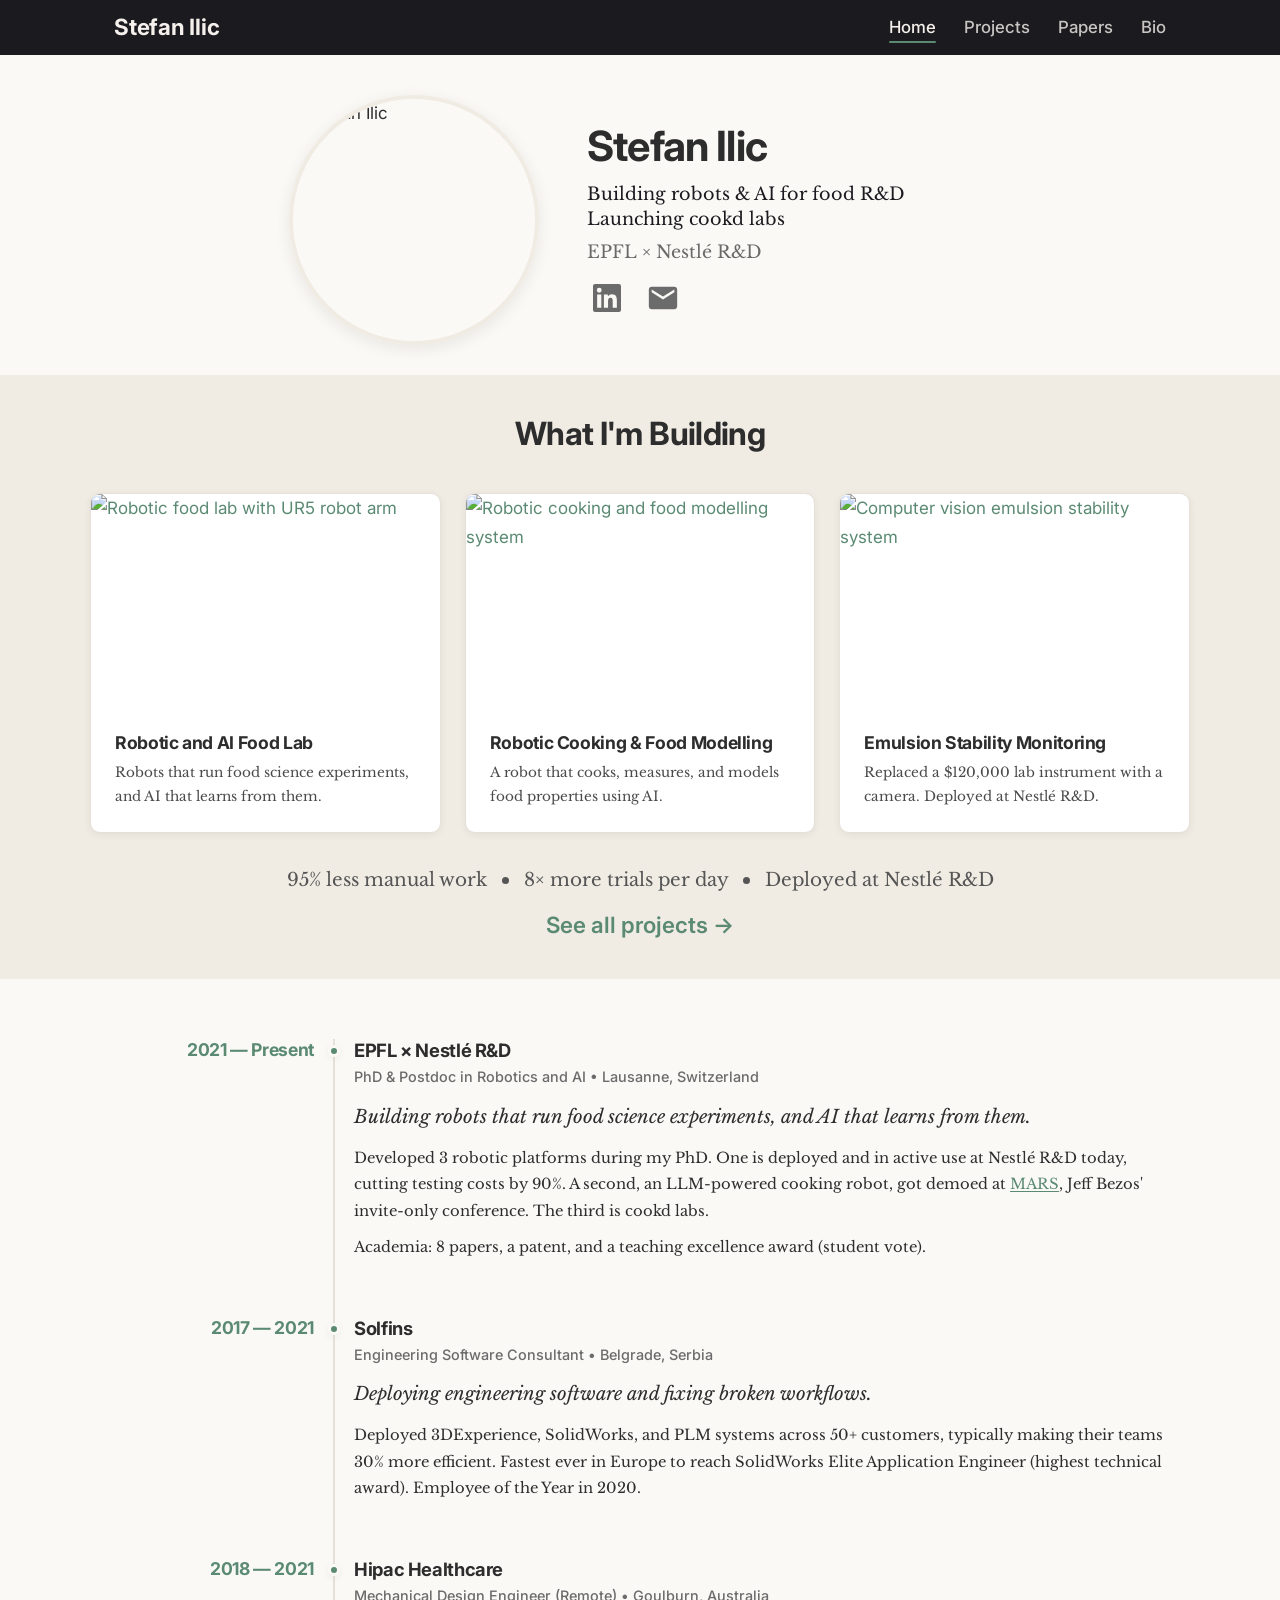
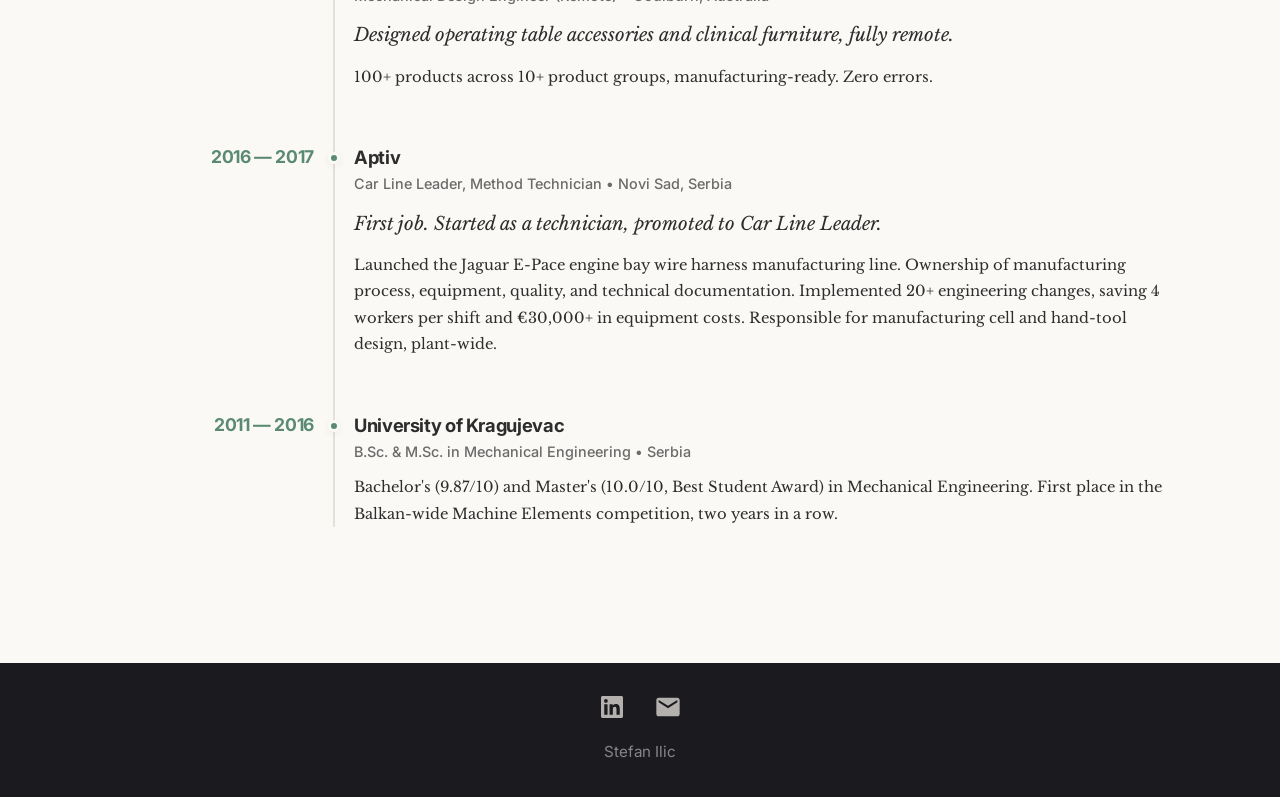
==== index.html @ 46064a09 "Add files via upload" ====
<!DOCTYPE html>
<html lang="en">
<head>
  <meta charset="UTF-8">
  <meta name="viewport" content="width=device-width, initial-scale=1.0">
  <title>Stefan Ilic</title>
  <meta name="description" content="Stefan Ilic — PhD & Postdoc in Robotics at EPFL, building robotic food labs with Nestlé R&D. Previously mechanical engineer, CAD consultant, and manufacturing line leader.">
  <meta property="og:title" content="Stefan Ilic — Robotics Researcher">
  <meta property="og:description" content="Teaching robots to cook. PhD & Postdoc at EPFL × Nestlé R&D.">
  <meta property="og:type" content="website">
  <link rel="icon" href="favicon.svg" type="image/svg+xml">
  <link rel="preconnect" href="https://fonts.googleapis.com">
  <link rel="preconnect" href="https://fonts.gstatic.com" crossorigin>
  <link href="https://fonts.googleapis.com/css2?family=Inter:wght@400;500;600;700&family=Libre+Baskerville:ital,wght@0,400;0,700;1,400&display=swap" rel="stylesheet">
  <link rel="stylesheet" href="styles.css">
</head>
<body>

  <!-- Navbar -->
  <nav class="navbar" role="navigation" aria-label="Main navigation">
    <div class="navbar-inner">
      <a href="index.html" class="navbar-brand">Stefan Ilic</a>
      <button class="hamburger" aria-label="Toggle navigation menu" aria-expanded="false">
        <span></span><span></span><span></span>
      </button>
      <ul class="navbar-links">
        <li><a href="index.html" class="active">Home</a></li>
        <li><a href="projects.html">Projects</a></li>
        <li><a href="papers.html">Papers</a></li>
        <li><a href="bio.html">Bio</a></li>
      </ul>
    </div>
  </nav>

  <main>
    <!-- Hero -->
    <section class="hero">
      <div class="hero-inner">
        <img src="images/profile.jpg" alt="Stefan Ilic" class="hero-photo">
        <div class="hero-text">
          <h1 class="hero-name">Stefan Ilic</h1>
          <p class="hero-tagline">Building robots &amp; AI for food R&amp;D<br>Launching cookd labs</p>
          <p class="hero-affiliation">EPFL&nbsp;&times;&nbsp;Nestl&eacute;&nbsp;R&amp;D</p>
          <div class="hero-socials">
            <a href="https://www.linkedin.com/in/stefan-ilic-ch" aria-label="LinkedIn" target="_blank" rel="noopener">
              <svg viewBox="0 0 24 24"><path d="M20.447 20.452h-3.554v-5.569c0-1.328-.027-3.037-1.852-3.037-1.853 0-2.136 1.445-2.136 2.939v5.667H9.351V9h3.414v1.561h.046c.477-.9 1.637-1.85 3.37-1.85 3.601 0 4.267 2.37 4.267 5.455v6.286zM5.337 7.433a2.062 2.062 0 01-2.063-2.065 2.064 2.064 0 112.063 2.065zm1.782 13.019H3.555V9h3.564v11.452zM22.225 0H1.771C.792 0 0 .774 0 1.729v20.542C0 23.227.792 24 1.771 24h20.451C23.2 24 24 23.227 24 22.271V1.729C24 .774 23.2 0 22.222 0h.003z"/></svg>
            </a>
            <a href="mailto:stefan.ilic@epfl.ch" aria-label="Email">
              <svg viewBox="0 0 24 24"><path d="M20 4H4c-1.1 0-2 .9-2 2v12c0 1.1.9 2 2 2h16c1.1 0 2-.9 2-2V6c0-1.1-.9-2-2-2zm0 4l-8 5-8-5V6l8 5 8-5v2z"/></svg>
            </a>
          </div>
        </div>
      </div>
    </section>

    <!-- What I'm Building -->
    <section class="building-section">
      <h2>What I'm Building</h2>
      <div class="building-grid">

        <a href="projects.html#foodlab" class="building-card">
          <img src="images/foodlab.jpg" alt="Robotic food lab with UR5 robot arm" class="building-card-img" width="1400" height="875" loading="lazy">
          <h3>Robotic and AI Food Lab</h3>
          <p>Robots that run food science experiments, and AI that learns from them.</p>
        </a>

        <a href="projects.html#cooking" class="building-card">
          <img src="images/cooking.jpg" alt="Robotic cooking and food modelling system" class="building-card-img" width="1400" height="875" loading="lazy">
          <h3>Robotic Cooking &amp; Food Modelling</h3>
          <p>A robot that cooks, measures, and models food properties using AI.</p>
        </a>

        <a href="projects.html#emulsion" class="building-card">
          <img src="images/cv_stability.jpg" alt="Computer vision emulsion stability system" class="building-card-img" width="1400" height="875" loading="lazy">
          <h3>Emulsion Stability Monitoring</h3>
          <p>Replaced a $120,000 lab instrument with a camera. Deployed at Nestl&eacute; R&amp;D.</p>
        </a>

      </div>
      <p class="building-stats">95% less manual work &nbsp;&nbsp;<span class="stats-dot"></span>&nbsp;&nbsp; 8&times; more trials per day &nbsp;&nbsp;<span class="stats-dot"></span>&nbsp;&nbsp; Deployed at Nestl&eacute; R&amp;D</p>
      <p class="building-more"><a href="projects.html">See all projects &rarr;</a></p>
    </section>

    <!-- Timeline -->
    <section class="timeline-section">
      <div class="timeline container">

        <div class="timeline-entry">
          <span class="timeline-year">2021 &mdash; Present</span>
          <div class="timeline-marker"></div>
          <div class="timeline-content">
            <h3 class="timeline-title">EPFL &times; Nestl&eacute; R&amp;D</h3>
            <p class="timeline-subtitle">PhD &amp; Postdoc in Robotics and AI &bull; Lausanne, Switzerland</p>
            <p class="timeline-text timeline-lead">
              Building robots that run food science experiments, and AI that learns from them.
            </p>
            <p class="timeline-text">
              Developed 3 robotic platforms during my PhD. One is deployed and in active use at Nestl&eacute; R&amp;D today, cutting testing costs by 90%. A second, an LLM-powered cooking robot, got demoed at <a href="https://marsconference.com/" target="_blank" rel="noopener">MARS</a>, Jeff Bezos' invite-only conference. The third is cookd labs.
            </p>
            <p class="timeline-text">
              Academia: 8 papers, a patent, and a teaching excellence award (student vote).
            </p>
          </div>
        </div>

        <div class="timeline-entry">
          <span class="timeline-year">2017 &mdash; 2021</span>
          <div class="timeline-marker"></div>
          <div class="timeline-content">
            <h3 class="timeline-title">Solfins</h3>
            <p class="timeline-subtitle">Engineering Software Consultant &bull; Belgrade, Serbia</p>
            <p class="timeline-text timeline-lead">
              Deploying engineering software and fixing broken workflows.
            </p>
            <p class="timeline-text">
              Deployed 3DExperience, SolidWorks, and PLM systems across 50+ customers, typically making their teams 30% more efficient. Fastest ever in Europe to reach SolidWorks Elite Application Engineer (highest technical award). Employee of the Year in 2020.
            </p>
          </div>
        </div>

        <div class="timeline-entry">
          <span class="timeline-year">2018 &mdash; 2021</span>
          <div class="timeline-marker"></div>
          <div class="timeline-content">
            <h3 class="timeline-title">Hipac Healthcare</h3>
            <p class="timeline-subtitle">Mechanical Design Engineer (Remote) &bull; Goulburn, Australia</p>
            <p class="timeline-text timeline-lead">
              Designed operating table accessories and clinical furniture, fully remote.
            </p>
            <p class="timeline-text">
              100+ products across 10+ product groups, manufacturing-ready. Zero errors.
            </p>
          </div>
        </div>

        <div class="timeline-entry">
          <span class="timeline-year">2016 &mdash; 2017</span>
          <div class="timeline-marker"></div>
          <div class="timeline-content">
            <h3 class="timeline-title">Aptiv</h3>
            <p class="timeline-subtitle">Car Line Leader, Method Technician &bull; Novi Sad, Serbia</p>
            <p class="timeline-text timeline-lead">
              First job. Started as a technician, promoted to Car Line Leader.
            </p>
            <p class="timeline-text">
              Launched the Jaguar E-Pace engine bay wire harness manufacturing line. Ownership of manufacturing process, equipment, quality, and technical documentation. Implemented 20+ engineering changes, saving 4 workers per shift and &euro;30,000+ in equipment costs. Responsible for manufacturing cell and hand-tool design, plant-wide.
            </p>
          </div>
        </div>

        <div class="timeline-entry">
          <span class="timeline-year">2011 &mdash; 2016</span>
          <div class="timeline-marker"></div>
          <div class="timeline-content">
            <h3 class="timeline-title">University of Kragujevac</h3>
            <p class="timeline-subtitle">B.Sc. &amp; M.Sc. in Mechanical Engineering &bull; Serbia</p>
            <p class="timeline-text">
              Bachelor's (9.87/10) and Master's (10.0/10, Best Student Award) in Mechanical Engineering. First place in the Balkan-wide Machine Elements competition, two years in a row.
            </p>
          </div>
        </div>

      </div>
    </section>

  </main>

  <!-- Footer -->
  <footer class="footer">
    <div class="footer-socials">
      <a href="https://www.linkedin.com/in/stefan-ilic-ch" aria-label="LinkedIn" target="_blank" rel="noopener">
        <svg viewBox="0 0 24 24"><path d="M20.447 20.452h-3.554v-5.569c0-1.328-.027-3.037-1.852-3.037-1.853 0-2.136 1.445-2.136 2.939v5.667H9.351V9h3.414v1.561h.046c.477-.9 1.637-1.85 3.37-1.85 3.601 0 4.267 2.37 4.267 5.455v6.286zM5.337 7.433a2.062 2.062 0 01-2.063-2.065 2.064 2.064 0 112.063 2.065zm1.782 13.019H3.555V9h3.564v11.452zM22.225 0H1.771C.792 0 0 .774 0 1.729v20.542C0 23.227.792 24 1.771 24h20.451C23.2 24 24 23.227 24 22.271V1.729C24 .774 23.2 0 22.222 0h.003z"/></svg>
      </a>
      <a href="mailto:stefan.ilic@epfl.ch" aria-label="Email">
        <svg viewBox="0 0 24 24"><path d="M20 4H4c-1.1 0-2 .9-2 2v12c0 1.1.9 2 2 2h16c1.1 0 2-.9 2-2V6c0-1.1-.9-2-2-2zm0 4l-8 5-8-5V6l8 5 8-5v2z"/></svg>
      </a>
    </div>
    <p class="footer-copy">Stefan Ilic</p>
  </footer>

  <script src="script.js"></script>
</body>
</html>
---- styles.css ----
/* ============================================
   Stefan Ilic — Personal Website
   ============================================ */

/* --- CSS Reset & Variables --- */
*, *::before, *::after {
  margin: 0;
  padding: 0;
  box-sizing: border-box;
}

:root {
  --bg-primary: #FAF9F6;
  --bg-secondary: #F0EBE3;
  --bg-dark: #2C2C34;
  --text-primary: #2D2D2D;
  --text-secondary: #6B6B6B;
  --text-on-dark: #F5F0EB;
  --accent: #5B8A72;
  --accent-hover: #4A7360;
  --shadow-sm: 0 2px 8px rgba(0,0,0,0.06);
  --shadow-md: 0 4px 16px rgba(0,0,0,0.08);
  --border: #E5E0D8;
  --radius: 10px;
  --nav-height: 55px;
}

html {
  scroll-behavior: smooth;
}

body {
  font-family: 'Inter', 'Helvetica Neue', sans-serif;
  font-size: 17px;
  line-height: 1.7;
  color: var(--text-primary);
  background: var(--bg-primary);
  -webkit-font-smoothing: antialiased;
  min-height: 100vh;
  display: flex;
  flex-direction: column;
}

h1, h2, h3, h4, h5, h6 {
  font-family: 'Inter', 'Helvetica Neue', sans-serif;
  letter-spacing: -0.02em;
  line-height: 1.2;
}

a {
  color: var(--accent);
  text-decoration: none;
  transition: color 0.2s ease;
}

a:hover {
  color: var(--accent-hover);
}

img {
  max-width: 100%;
  height: auto;
}

/* --- Navbar --- */
.navbar {
  position: fixed;
  top: 0;
  left: 0;
  right: 0;
  height: var(--nav-height);
  background: #1a1a1f;
  z-index: 1000;
  transition: box-shadow 0.3s ease;
  display: flex;
  align-items: center;
  justify-content: center;
}

.navbar.scrolled {
  box-shadow: 0 2px 20px rgba(0,0,0,0.15);
}

.navbar-inner {
  width: 100%;
  max-width: 1100px;
  padding: 0 24px;
  display: flex;
  align-items: center;
  justify-content: space-between;
}

.navbar-brand {
  font-size: 1.4rem;
  font-weight: 700;
  color: var(--text-on-dark);
  text-decoration: none;
  letter-spacing: -0.01em;
}

.navbar-brand:hover {
  color: #fff;
}

.navbar-links {
  display: flex;
  gap: 28px;
  list-style: none;
}

.navbar-links a {
  font-size: 1.05rem;
  font-weight: 500;
  color: var(--text-on-dark);
  text-decoration: none;
  padding: 4px 0;
  position: relative;
  opacity: 0.8;
  transition: opacity 0.2s ease;
}

.navbar-links a:hover,
.navbar-links a.active {
  opacity: 1;
}

.navbar-links a.active::after {
  content: '';
  position: absolute;
  bottom: -2px;
  left: 0;
  right: 0;
  height: 2px;
  background: var(--accent);
  border-radius: 1px;
}

.hamburger {
  display: none;
  flex-direction: column;
  gap: 5px;
  cursor: pointer;
  background: none;
  border: none;
  padding: 4px;
}

.hamburger span {
  display: block;
  width: 24px;
  height: 2px;
  background: var(--text-on-dark);
  border-radius: 2px;
  transition: transform 0.3s ease, opacity 0.3s ease;
}

.hamburger.open span:nth-child(1) {
  transform: translateY(7px) rotate(45deg);
}

.hamburger.open span:nth-child(2) {
  opacity: 0;
}

.hamburger.open span:nth-child(3) {
  transform: translateY(-7px) rotate(-45deg);
}

/* --- Main Content --- */
main {
  margin-top: var(--nav-height);
  flex: 1;
}

.container {
  max-width: 1100px;
  margin: 0 auto;
  padding: 0 24px;
}

.container--narrow {
  max-width: 800px;
  margin: 0 auto;
  padding: 0 24px;
}

/* --- Hero Section (Karpathy-style) --- */
.hero {
  padding: 40px 24px 30px;
  max-width: 750px;
  margin: 0 auto;
}

.hero-inner {
  display: flex;
  align-items: center;
  gap: 48px;
}

.hero-photo {
  width: 250px;
  height: 250px;
  border-radius: 50%;
  object-fit: cover;
  object-position: 55% center;
  border: 4px solid var(--bg-secondary);
  box-shadow: var(--shadow-md);
  flex-shrink: 0;
}

.hero-text {
  flex: 1;
  display: flex;
  flex-direction: column;
  justify-content: center;
}

.hero-name {
  font-size: 2.6rem;
  font-weight: 700;
  margin-bottom: 10px;
  color: var(--text-primary);
}

.hero-tagline {
  font-family: 'Libre Baskerville', Georgia, serif;
  font-size: 1.1rem;
  color: #1a1a1f;
  line-height: 1.4;
  margin-bottom: 6px;
}

.hero-affiliation {
  font-family: 'Libre Baskerville', Georgia, serif;
  font-size: 1.1rem;
  color: var(--text-primary);
  line-height: 1.7;
  margin-bottom: 10px;
  opacity: 0.7;
}

.hero-socials {
  display: flex;
  gap: 16px;
  flex-wrap: wrap;
  align-items: center;
}

.hero-socials a {
  display: flex;
  align-items: center;
  justify-content: center;
  width: 40px;
  height: 40px;
  border-radius: 50%;
  color: var(--text-secondary);
  transition: all 0.2s ease;
}

.hero-socials a:hover {
  color: var(--text-primary);
  transform: translateY(-2px);
}

.hero-socials svg {
  width: 28px;
  height: 28px;
  fill: currentColor;
}

.hero-socials a:last-child svg {
  width: 34px;
  height: 34px;
}

/* --- What I'm Building --- */
.building-section {
  padding: 40px 24px 35px;
  background: var(--bg-secondary);
}

.building-section h2 {
  text-align: center;
  font-size: 2rem;
  margin-bottom: 40px;
  color: var(--text-primary);
}

.building-grid {
  display: grid;
  grid-template-columns: repeat(3, 1fr);
  gap: 24px;
  max-width: 1100px;
  margin: 0 auto;
}

.building-card {
  background: #fff;
  border-radius: var(--radius);
  overflow: hidden;
  border: 1px solid var(--border);
  box-shadow: var(--shadow-sm);
  transition: transform 0.2s ease, box-shadow 0.2s ease;
  text-decoration: none;
  display: block;
}

.building-card:hover {
  transform: translateY(-7px);
  box-shadow: var(--shadow-md);
}

.building-card-img {
  width: 100%;
  aspect-ratio: 16 / 10;
  object-fit: cover;
  display: block;
}

.building-card h3 {
  font-size: 1.1rem;
  font-weight: 700;
  color: var(--text-primary);
  margin: 20px 24px 8px;
}

.building-card p {
  font-family: 'Libre Baskerville', Georgia, serif;
  font-size: 0.85rem;
  color: #4a4a4a;
  line-height: 1.7;
  margin: 0 24px 24px;
}

.building-stats {
  text-align: center;
  font-family: 'Libre Baskerville', Georgia, serif;
  font-size: 1.15rem;
  color: #555555;
  margin-top: 32px;
  line-height: 1.6;
}

.stats-dot {
  display: inline-block;
  width: 7px;
  height: 7px;
  background: #555555;
  border-radius: 50%;
  vertical-align: middle;
}

.building-more {
  text-align: center;
  margin-top: 12px;
}

.building-more a {
  font-size: 1.40rem;
  font-weight: 600;
  color: var(--accent);
}

.building-more a:hover {
  color: var(--accent-hover);
}

/* --- Timeline --- */
.timeline-section {
  padding: 60px 24px 80px;
}

.timeline {
  position: relative;
  max-width: 1100px;
}

.timeline-entry {
  display: grid;
  grid-template-columns: 200px 20px 1fr;
  gap: 0 10px;
  padding-bottom: 56px;
  position: relative;
}

.timeline-year {
  font-size: 1.1rem;
  font-weight: 700;
  color: var(--accent);
  text-align: right;
  padding-top: 0;
  line-height: 1.3;
  letter-spacing: -0.02em;
}

.timeline-marker {
  position: relative;
  display: flex;
  justify-content: center;
}

.timeline-marker::before {
  content: '';
  position: absolute;
  top: 0;
  bottom: -56px;
  width: 2px;
  background: var(--border);
}

.timeline-entry:last-child .timeline-marker::before {
  bottom: 0;
}

.timeline-marker::after {
  content: '';
  position: relative;
  top: 6px;
  width: 12px;
  height: 12px;
  background: var(--accent);
  border: 3px solid var(--bg-primary);
  border-radius: 50%;
  box-shadow: var(--shadow-sm);
  z-index: 1;
  flex-shrink: 0;
}

.timeline-content {
  padding-top: 0;
}

.timeline-title {
  font-size: 1.15rem;
  font-weight: 700;
  margin-bottom: 4px;
  color: var(--text-primary);
}

.timeline-subtitle {
  font-size: 0.9rem;
  font-weight: 500;
  color: var(--text-secondary);
  margin-bottom: 10px;
}

.timeline-text {
  font-family: 'Libre Baskerville', Georgia, serif;
  font-size: 0.92rem;
  color: var(--text-primary);
  line-height: 1.8;
}

.timeline-lead {
  font-size: 1.15rem;
  font-style: italic;
  color: var(--text-primary);
  margin-bottom: 12px;
}

.timeline-text + .timeline-text {
  margin-top: 10px;
}

.timeline-text a {
  text-decoration: underline;
  text-decoration-color: var(--accent);
  text-underline-offset: 2px;
}

/* --- Portfolio Gallery --- */
.portfolio-section {
  padding: 80px 24px 100px;
  background: var(--bg-secondary);
  border-top: 1px solid var(--border);
}

.portfolio-header {
  text-align: center;
  max-width: 600px;
  margin: 0 auto 48px;
}

.portfolio-header h2 {
  font-size: 1.8rem;
  font-weight: 700;
  color: var(--text-primary);
  margin-bottom: 12px;
}

.portfolio-header p {
  font-size: 0.95rem;
  color: var(--text-secondary);
  line-height: 1.6;
}

.portfolio-grid {
  display: grid;
  grid-template-columns: repeat(3, 1fr);
  gap: 16px;
  max-width: 1100px;
  margin: 0 auto;
}

.portfolio-item {
  position: relative;
  border-radius: var(--radius);
  overflow: hidden;
  background: var(--bg-dark);
  aspect-ratio: 4 / 3;
  cursor: pointer;
}

.portfolio-item img {
  width: 100%;
  height: 100%;
  object-fit: cover;
  display: block;
  transition: transform 0.3s ease;
}

.portfolio-item:hover img {
  transform: scale(1.05);
}

.portfolio-caption {
  position: absolute;
  bottom: 0;
  left: 0;
  right: 0;
  padding: 12px 16px;
  background: linear-gradient(transparent, rgba(0,0,0,0.7));
  color: #fff;
  font-size: 0.82rem;
  font-weight: 500;
  opacity: 0;
  transition: opacity 0.3s ease;
}

.portfolio-item:hover .portfolio-caption {
  opacity: 1;
}

/* --- Page Header (Projects / Papers) --- */
.page-header {
  text-align: center;
  padding: 60px 24px 40px;
}

.page-header h1 {
  font-size: 2.5rem;
  margin-bottom: 12px;
}

.page-header p {
  font-size: 1.05rem;
  color: var(--text-secondary);
  max-width: 550px;
  margin: 0 auto;
}

.page-header--compact {
  text-align: center;
  max-width: none;
  padding: 14px 24px 12px;
  background: var(--bg-secondary);
}

.page-header--compact > .page-header-accent {
  max-width: 800px;
  margin: 0 auto;
}

.page-header--compact h1 {
  font-size: 1.6rem;
  font-weight: 600;
  color: var(--text-secondary);
  margin-bottom: 10px;
}

.page-header--compact h1::after {
  content: '';
  display: block;
  width: 40px;
  height: 2px;
  background: var(--accent);
  margin: 10px auto 0;
  border-radius: 2px;
}

.page-header--compact p {
  font-family: 'Libre Baskerville', Georgia, serif;
  font-size: 1rem;
  line-height: 1.7;
  margin: 0;
  max-width: none;
}


/* --- Project Sections (scrollable, alternating) --- */
.project-section {
  padding: 40px 24px;
  scroll-margin-top: var(--nav-height);
}

.project-section--light {
  background: var(--bg-primary);
}

.project-section--dark {
  background: var(--bg-secondary);
}

.project-section-inner {
  max-width: 800px;
  margin: 0 auto;
}

.project-section h2 {
  font-size: 2rem;
  font-weight: 700;
  margin-bottom: 20px;
  color: var(--text-primary);
  text-align: center;
}

.project-video {
  position: relative;
  width: 100%;
  padding-bottom: 56.25%;
  margin-bottom: 20px;
  border-radius: var(--radius);
  overflow: hidden;
  box-shadow: var(--shadow-md);
  background: var(--bg-dark);
}

.project-video iframe {
  position: absolute;
  top: 0;
  left: 0;
  width: 100%;
  height: 100%;
}

.video-lazy {
  cursor: pointer;
}

.video-lazy img {
  position: absolute;
  top: 0;
  left: 0;
  width: 100%;
  height: 100%;
  object-fit: cover;
}

.video-play {
  position: absolute;
  top: 50%;
  left: 50%;
  transform: translate(-50%, -50%);
  width: 72px;
  height: 72px;
  background: url('images/yticon.png') center / contain no-repeat;
  border: none;
  cursor: pointer;
  z-index: 1;
  transition: opacity 0.2s ease;
  opacity: 0.9;
}

.video-lazy:hover .video-play {
  opacity: 1;
}

.project-desc {
  font-family: 'Libre Baskerville', Georgia, serif;
  font-size: 0.90rem;
  color: var(--text-primary);
  line-height: 1.8;
  margin-bottom: 14px;
  text-align: left;
}

.project-bullets {
  list-style: none;
  padding-left: 25px;
}

.project-bullets li {
  font-family: 'Libre Baskerville', Georgia, serif;
  font-size: 0.90rem;
  color: var(--text-primary);
  padding: 6px 0 6px 20px;
  position: relative;
  line-height: 1.7;
}

.project-bullets li::before {
  content: '';
  position: absolute;
  left: 0;
  top: 13px;
  width: 7px;
  height: 7px;
  background: var(--accent);
  border-radius: 50%;
}

/* --- Papers --- */
.papers-section {
  padding: 20px 24px 100px;
}

.papers-year-group {
  margin-bottom: 48px;
}

.papers-year {
  font-size: 1.5rem;
  font-weight: 700;
  color: var(--accent);
  margin-bottom: 0;
  padding-bottom: 10px;
  border-bottom: 2px solid var(--border);
}

.paper-entry {
  padding: 20px 0;
  border-bottom: 1px solid var(--border);
}

.paper-entry:last-child {
  border-bottom: none;
}

.paper-title {
  font-family: 'Libre Baskerville', Georgia, serif;
  font-size: 1.05rem;
  font-weight: 700;
  margin-bottom: 6px;
  line-height: 1.4;
}

.paper-title a {
  color: var(--text-primary);
}

.paper-title a:hover {
  color: var(--accent);
}

.paper-authors {
  font-size: 0.9rem;
  color: var(--text-secondary);
  margin-bottom: 4px;
}

.paper-authors strong {
  color: var(--text-primary);
}

.paper-venue {
  font-size: 0.88rem;
  color: var(--text-secondary);
  font-style: italic;
  margin-bottom: 8px;
}

.paper-links {
  display: flex;
  gap: 14px;
}

.paper-links a {
  font-size: 0.82rem;
  font-weight: 600;
  color: var(--accent);
  padding: 3px 10px;
  border: 1px solid var(--accent);
  border-radius: 4px;
  transition: all 0.2s ease;
}

.paper-links a:hover {
  background: var(--accent);
  color: #fff;
}

/* --- Bio Page --- */
.bio-section {
  padding: 10px 24px 40px;
}

.bio-intro {
  display: flex;
  gap: 40px;
  align-items: center;
  margin-bottom: 30px;
}

.bio-photo {
  width: 280px;
  border-radius: var(--radius);
  box-shadow: var(--shadow-md);
  flex-shrink: 0;
}

.bio-prose p {
  font-family: 'Libre Baskerville', Georgia, serif;
  font-size: 0.92rem;
  color: var(--text-primary);
  line-height: 1.8;
  margin-bottom: 16px;
}

.bio-prose p:last-child {
  margin-bottom: 0;
}

.bio-fun {
  border-top: 1.7px solid #aaa;
  padding-top: 30px;
}

.bio-fun h2 {
  font-size: 1.5rem;
  margin-bottom: 20px;
  color: var(--text-primary);
}

.bio-fun p {
  font-family: 'Libre Baskerville', Georgia, serif;
  font-size: 0.92rem;
  color: var(--text-primary);
  line-height: 1.8;
  margin-bottom: 16px;
}

.bio-fun p:last-child {
  margin-bottom: 0;
}

@media (max-width: 768px) {
  .bio-intro {
    flex-direction: column;
    gap: 28px;
  }

  .bio-photo {
    width: 100%;
    max-width: 300px;
  }
}

.paper-preprint {
  font-size: 0.82rem;
  font-weight: 600;
  color: var(--accent);
  margin-top: 8px;
}

.scholar-link {
  text-align: center;
  margin-top: -20px;
  margin-bottom: 40px;
}

.scholar-link a {
  font-size: 1.05rem;
  font-weight: 600;
  color: var(--accent);
  padding: 10px 24px;
  border: 2px solid var(--accent);
  border-radius: 30px;
  transition: all 0.2s ease;
  display: inline-block;
}

.scholar-link a:hover {
  background: var(--accent);
  color: #fff;
}

/* --- Footer --- */
.footer {
  background: #1a1a1f;
  padding: 24px 24px;
  text-align: center;
}

.footer-socials {
  display: flex;
  justify-content: center;
  gap: 16px;
  margin-bottom: 12px;
}

.footer-socials a {
  display: flex;
  align-items: center;
  justify-content: center;
  width: 40px;
  height: 40px;
  border-radius: 50%;
  color: var(--text-on-dark);
  opacity: 0.7;
  transition: all 0.2s ease;
}

.footer-socials a:hover {
  opacity: 1;
  color: var(--accent);
  transform: translateY(-2px);
}

.footer-socials svg {
  width: 22px;
  height: 22px;
  fill: currentColor;
}

.footer-socials a:last-child svg {
  width: 28px;
  height: 28px;
}

.footer-copy {
  font-size: 0.95rem;
  color: var(--text-on-dark);
  opacity: 0.5;
  margin-bottom: 8px;
}

.footer-tagline {
  font-size: 0.82rem;
  font-style: italic;
  color: var(--text-on-dark);
  opacity: 0.4;
}

/* --- Mobile Responsive --- */
@media (max-width: 768px) {
  .navbar-links {
    display: none;
    flex-direction: column;
    position: absolute;
    top: var(--nav-height);
    left: 0;
    right: 0;
    background: var(--bg-dark);
    padding: 16px 24px;
    gap: 12px;
    box-shadow: var(--shadow-md);
  }

  .navbar-links.open {
    display: flex;
  }

  .hamburger {
    display: flex;
  }

  .hero {
    padding: 70px 20px 50px;
  }

  .hero-inner {
    flex-direction: column;
    text-align: center;
    gap: 28px;
  }

  .hero-photo {
    width: 140px;
    height: 140px;
  }

  .hero-name {
    font-size: 2.2rem;
  }

  .hero-socials {
    justify-content: center;
  }

  /* Mobile building grid */
  .building-grid {
    grid-template-columns: 1fr;
    gap: 20px;
  }

  .building-section {
    padding: 50px 20px 60px;
  }

  /* Mobile timeline */
  .timeline-entry {
    grid-template-columns: 16px 1fr;
    gap: 0 16px;
  }

  .timeline-year {
    grid-column: 1 / -1;
    text-align: left;
    margin-bottom: 8px;
    font-size: 1rem;
  }

  .timeline-marker {
    grid-column: 1;
    grid-row: 2;
  }

  .timeline-content {
    grid-column: 2;
    grid-row: 2;
  }

  /* Project sections */
  .project-section {
    padding: 60px 20px;
  }

  .project-section h2 {
    font-size: 1.4rem;
  }

  /* Portfolio grid */
  .portfolio-grid {
    grid-template-columns: repeat(2, 1fr);
    gap: 12px;
  }

  .portfolio-section {
    padding: 60px 20px 80px;
  }

  .portfolio-caption {
    opacity: 1;
  }

  .page-header {
    padding: 60px 20px 30px;
  }

  .page-header h1 {
    font-size: 2rem;
  }

}

@media (max-width: 480px) {
  body {
    font-size: 16px;
  }

  .hero-name {
    font-size: 1.8rem;
  }

  .hero-tagline {
    font-size: 1rem;
  }
}

/* --- Print Styles (Papers) --- */
@media print {
  .navbar, .footer, .hamburger {
    display: none !important;
  }

  main {
    margin-top: 0;
  }

  .paper-entry {
    opacity: 1 !important;
    transform: none !important;
  }

  .paper-links a {
    border: none;
    padding: 0;
    color: var(--text-secondary);
  }

  .paper-links a::after {
    content: " (" attr(href) ")";
    font-size: 0.75rem;
  }
}

/* --- Focus States for Accessibility --- */
a:focus-visible,
button:focus-visible {
  outline: 2px solid var(--accent);
  outline-offset: 2px;
}

/* --- Utility --- */
.sr-only {
  position: absolute;
  width: 1px;
  height: 1px;
  padding: 0;
  margin: -1px;
  overflow: hidden;
  clip: rect(0,0,0,0);
  white-space: nowrap;
  border: 0;
}
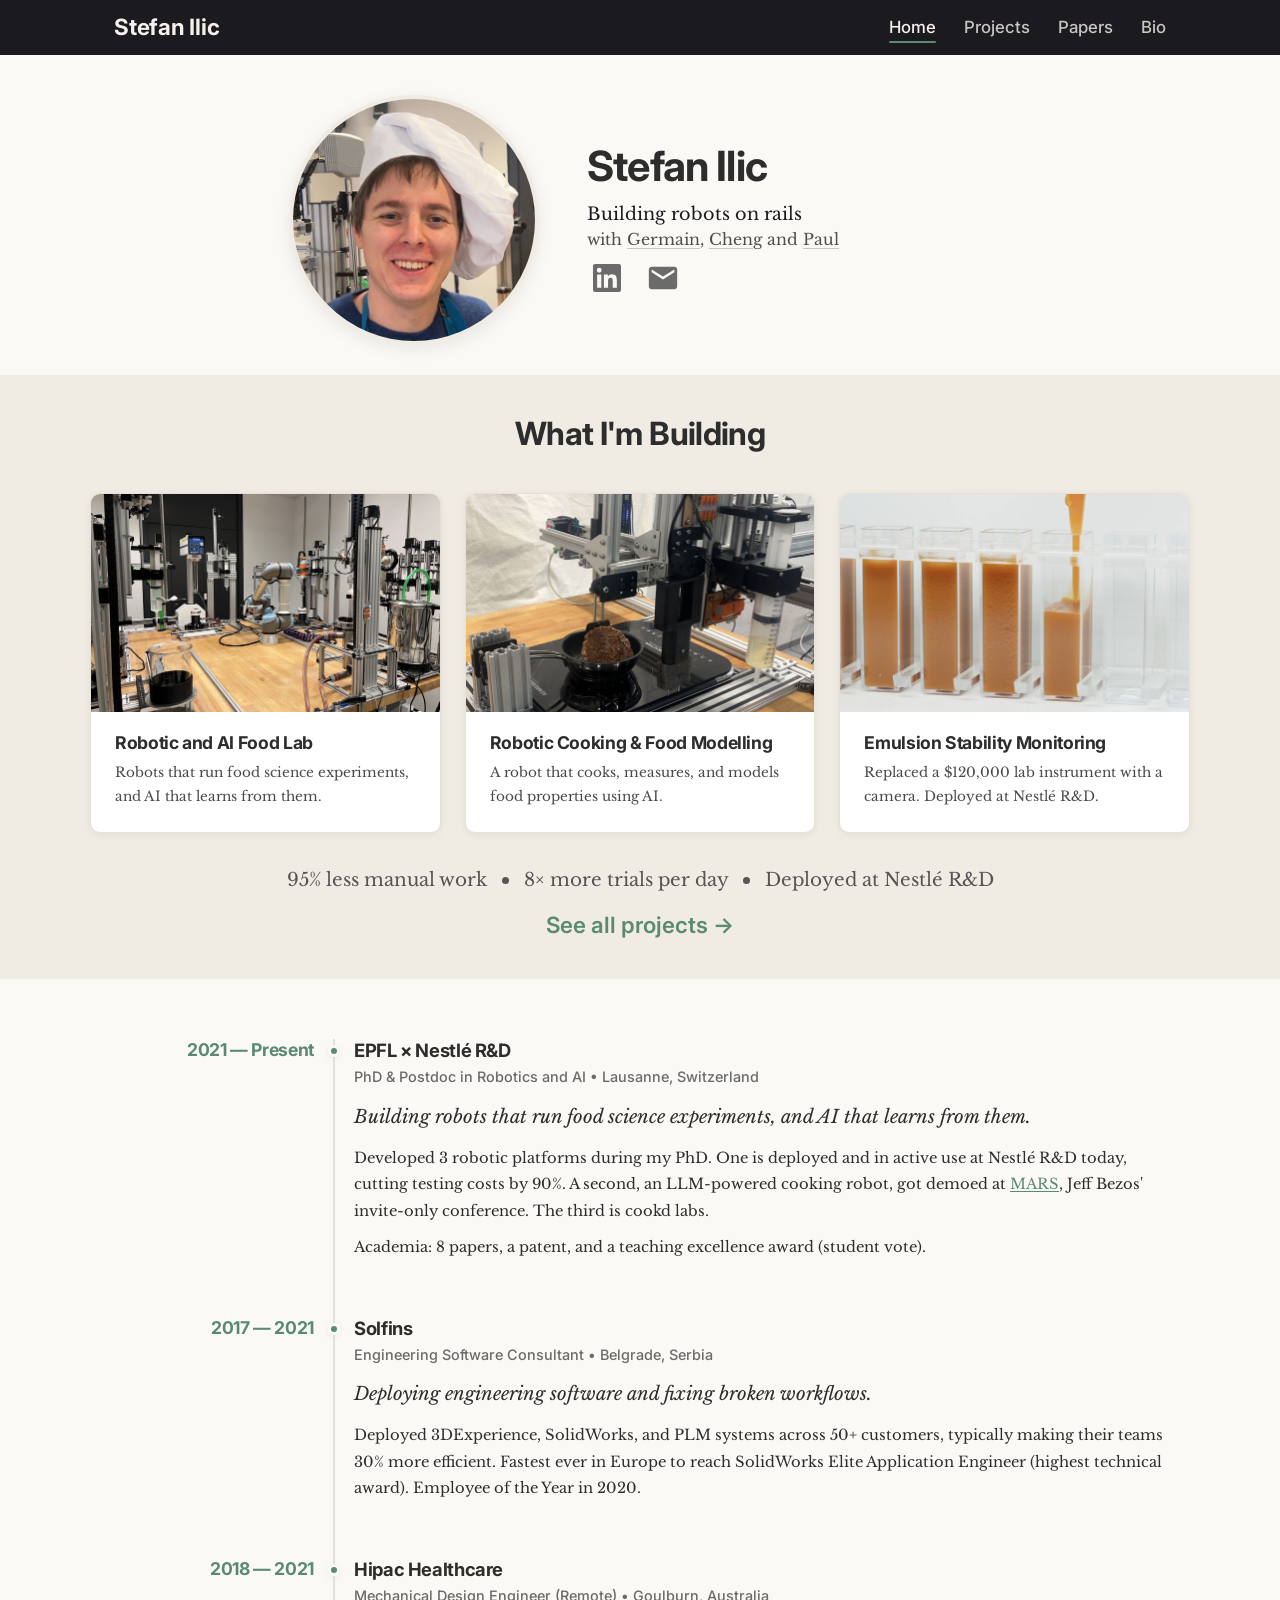
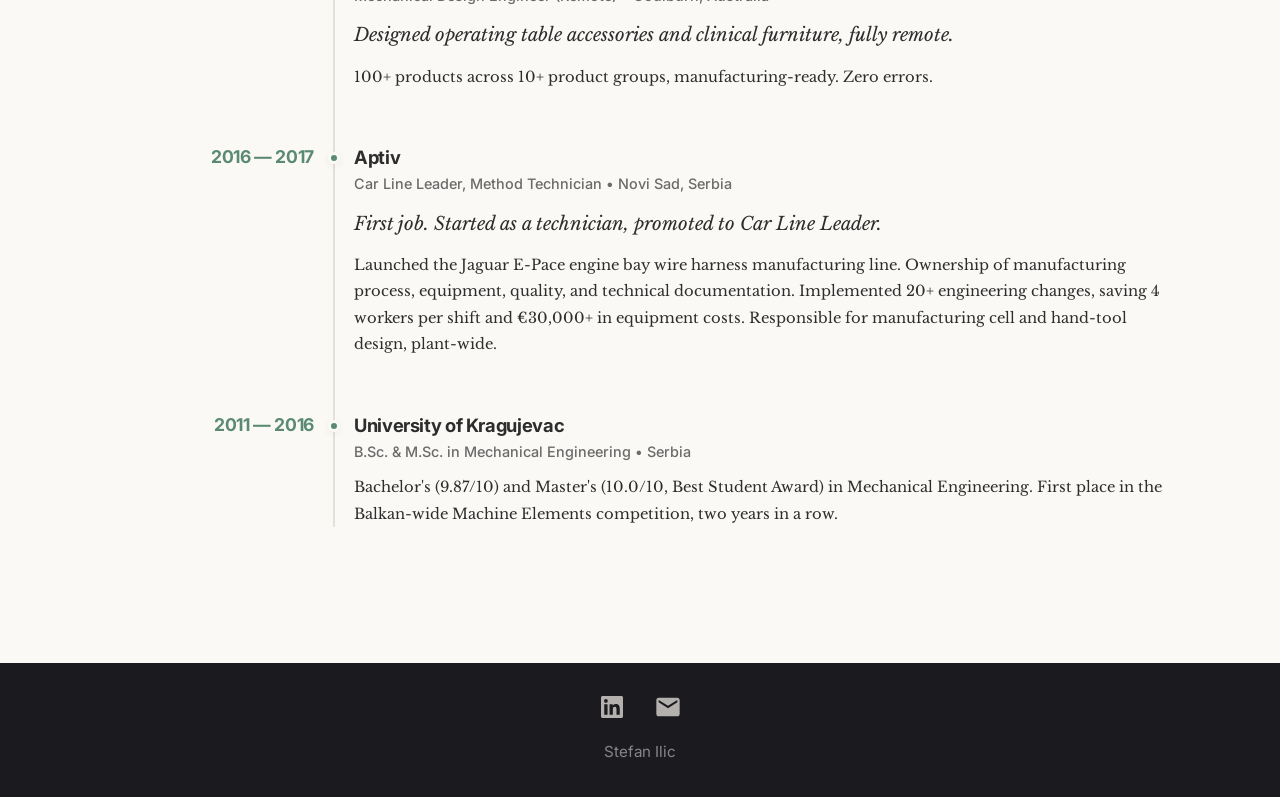
==== commit bc1a1ca2: "Update hero tagline: building robots on rails with Germain, Cheng and Paul Co-Authored-By: Claude Op" ====
--- a/index.html
+++ b/index.html
@@ -39,8 +39,7 @@
         <img src="images/profile.jpg" alt="Stefan Ilic" class="hero-photo">
         <div class="hero-text">
           <h1 class="hero-name">Stefan Ilic</h1>
-          <p class="hero-tagline">Building robots &amp; AI for food R&amp;D<br>Launching cookd labs</p>
-          <p class="hero-affiliation">EPFL&nbsp;&times;&nbsp;Nestl&eacute;&nbsp;R&amp;D</p>
+          <p class="hero-tagline">Building robots on rails<br><span class="hero-team">with <a href="https://germainmeyer.com/" target="_blank" rel="noopener">Germain</a>, <a href="https://www.linkedin.com/in/cheng-pan-360a30188/" target="_blank" rel="noopener">Cheng</a> and <a href="https://www.linkedin.com/in/hung-hon-cheng-b24233254/" target="_blank" rel="noopener">Paul</a></span></p>
           <div class="hero-socials">
             <a href="https://www.linkedin.com/in/stefan-ilic-ch" aria-label="LinkedIn" target="_blank" rel="noopener">
               <svg viewBox="0 0 24 24"><path d="M20.447 20.452h-3.554v-5.569c0-1.328-.027-3.037-1.852-3.037-1.853 0-2.136 1.445-2.136 2.939v5.667H9.351V9h3.414v1.561h.046c.477-.9 1.637-1.85 3.37-1.85 3.601 0 4.267 2.37 4.267 5.455v6.286zM5.337 7.433a2.062 2.062 0 01-2.063-2.065 2.064 2.064 0 112.063 2.065zm1.782 13.019H3.555V9h3.564v11.452zM22.225 0H1.771C.792 0 0 .774 0 1.729v20.542C0 23.227.792 24 1.771 24h20.451C23.2 24 24 23.227 24 22.271V1.729C24 .774 23.2 0 22.222 0h.003z"/></svg>
--- a/styles.css
+++ b/styles.css
@@ -230,6 +230,23 @@
   margin-bottom: 6px;
 }
 
+.hero-team {
+  font-size: 0.9em;
+  color: #4F4F4F;
+}
+
+.hero-team a {
+  color: inherit;
+  text-decoration: underline;
+  text-decoration-color: rgba(107, 107, 107, 0.35);
+  text-underline-offset: 3px;
+}
+
+.hero-team a:hover {
+  color: var(--accent);
+  text-decoration-color: var(--accent);
+}
+
 .hero-affiliation {
   font-family: 'Libre Baskerville', Georgia, serif;
   font-size: 1.1rem;
@@ -868,6 +885,15 @@
   margin-bottom: 40px;
 }
 
+.papers-note {
+  text-align: center;
+  font-style: italic;
+  font-size: 1.2rem;
+  font-weight: 600;
+  color: var(--accent);
+  margin: 0 0 40px;
+}
+
 .scholar-link a {
   font-size: 1.05rem;
   font-weight: 600;
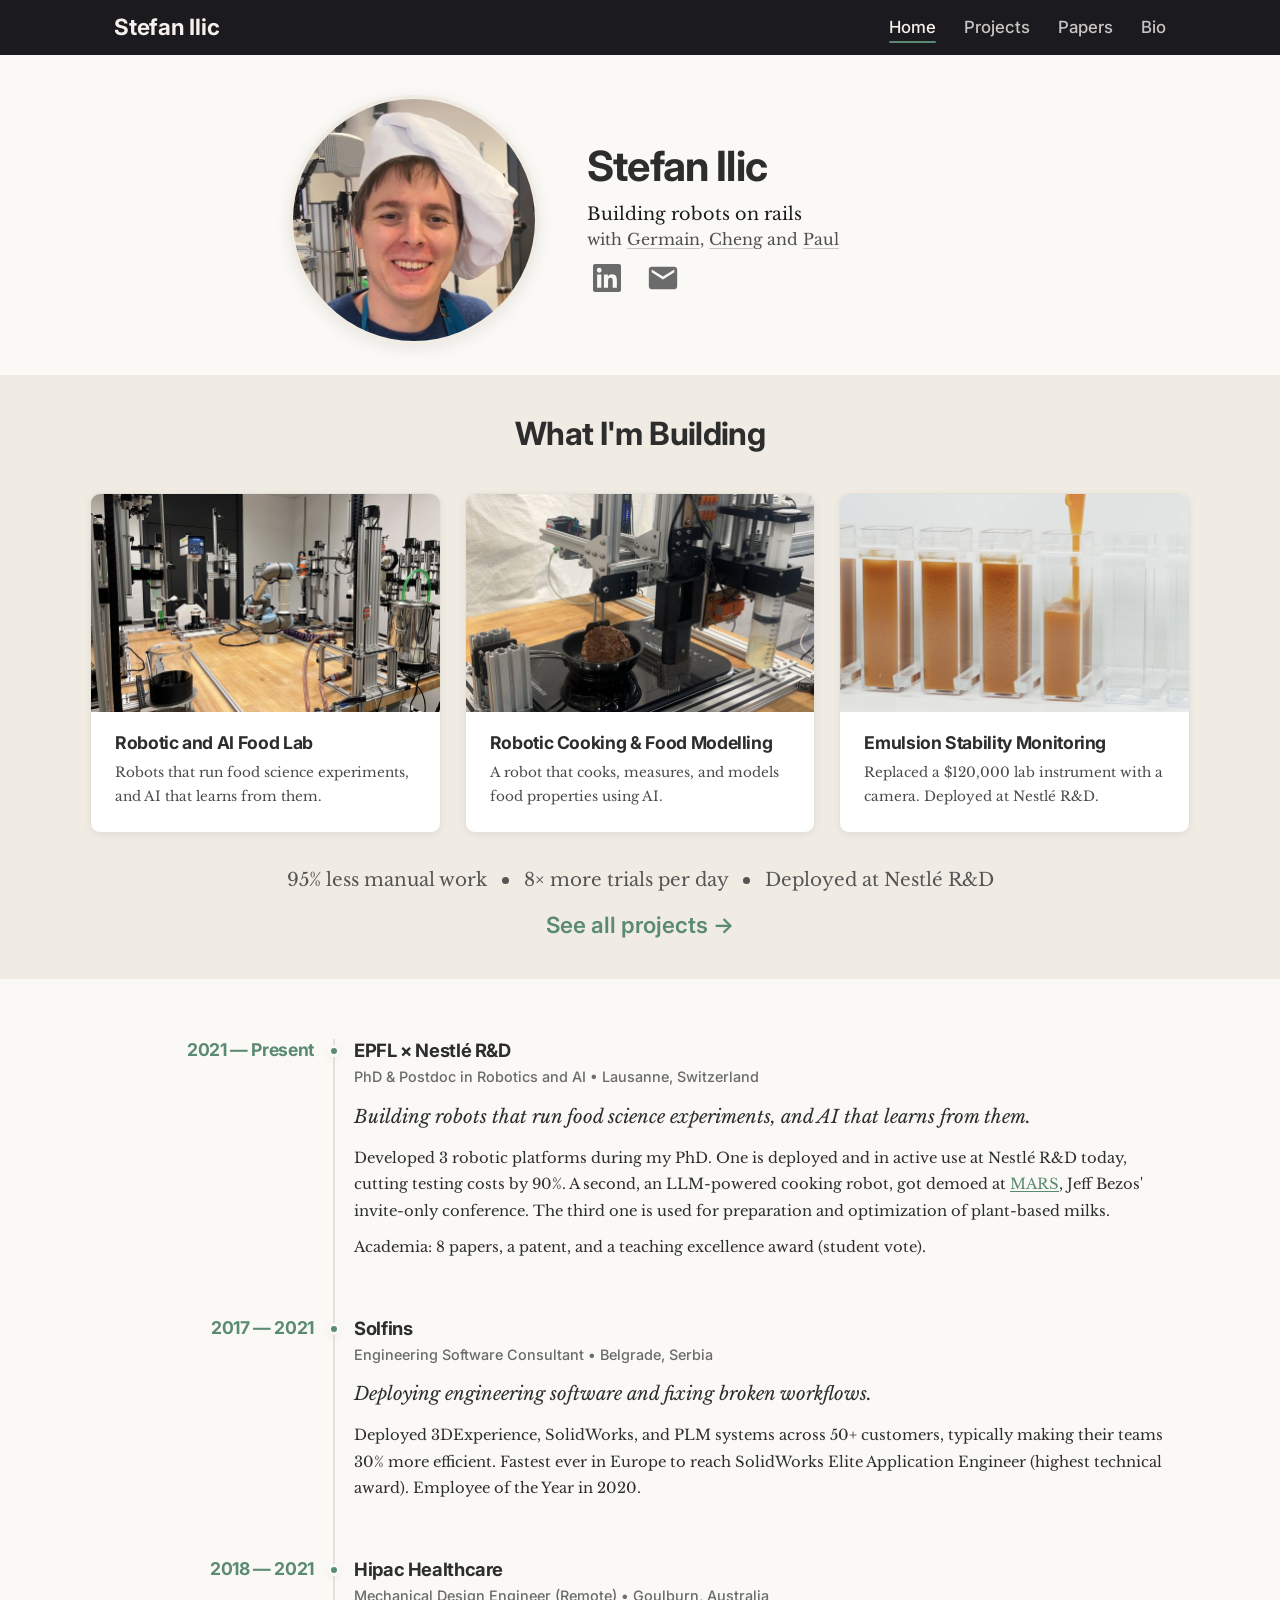
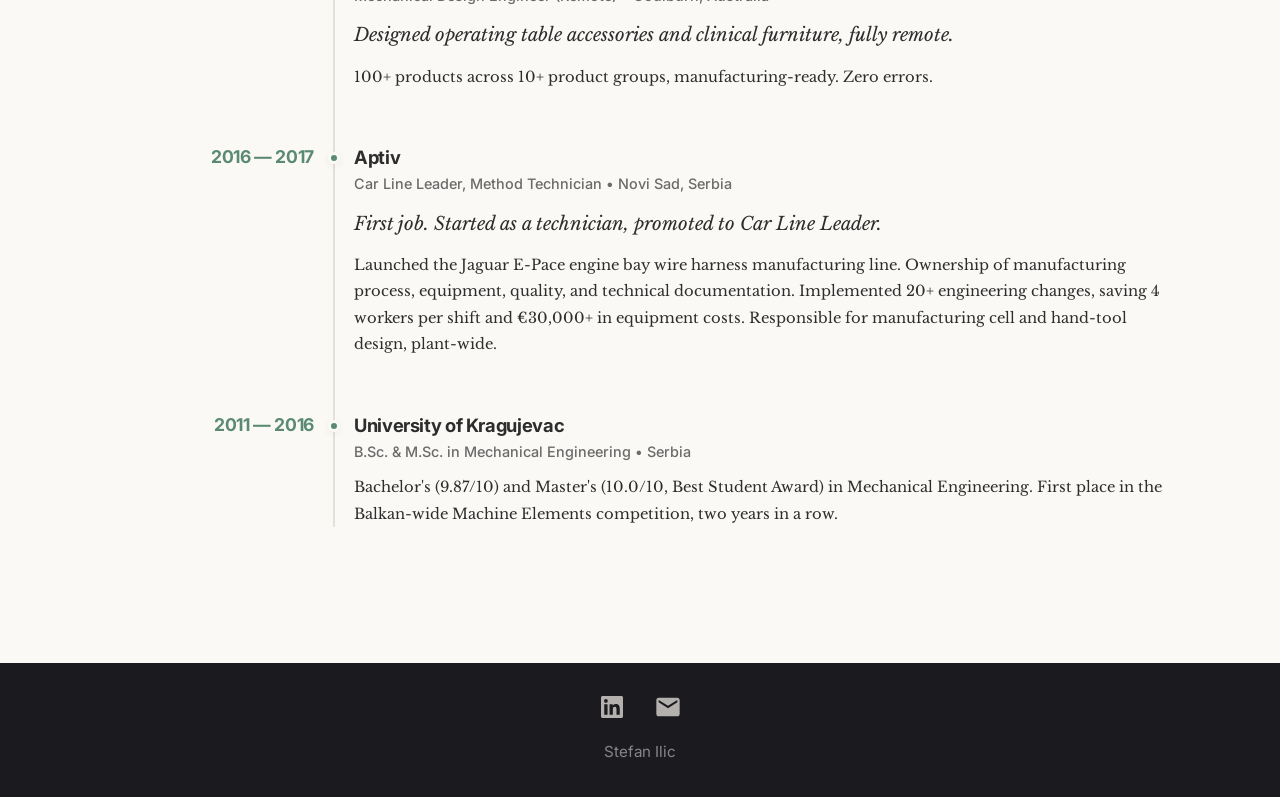
==== commit 827dbf53: "Describe third robotic platform: plant-based milk preparation and optimization Co-Authored-By: Claud" ====
--- a/index.html
+++ b/index.html
@@ -94,7 +94,7 @@
               Building robots that run food science experiments, and AI that learns from them.
             </p>
             <p class="timeline-text">
-              Developed 3 robotic platforms during my PhD. One is deployed and in active use at Nestl&eacute; R&amp;D today, cutting testing costs by 90%. A second, an LLM-powered cooking robot, got demoed at <a href="https://marsconference.com/" target="_blank" rel="noopener">MARS</a>, Jeff Bezos' invite-only conference. The third is cookd labs.
+              Developed 3 robotic platforms during my PhD. One is deployed and in active use at Nestl&eacute; R&amp;D today, cutting testing costs by 90%. A second, an LLM-powered cooking robot, got demoed at <a href="https://marsconference.com/" target="_blank" rel="noopener">MARS</a>, Jeff Bezos' invite-only conference. The third one is used for preparation and optimization of plant-based milks.
             </p>
             <p class="timeline-text">
               Academia: 8 papers, a patent, and a teaching excellence award (student vote).
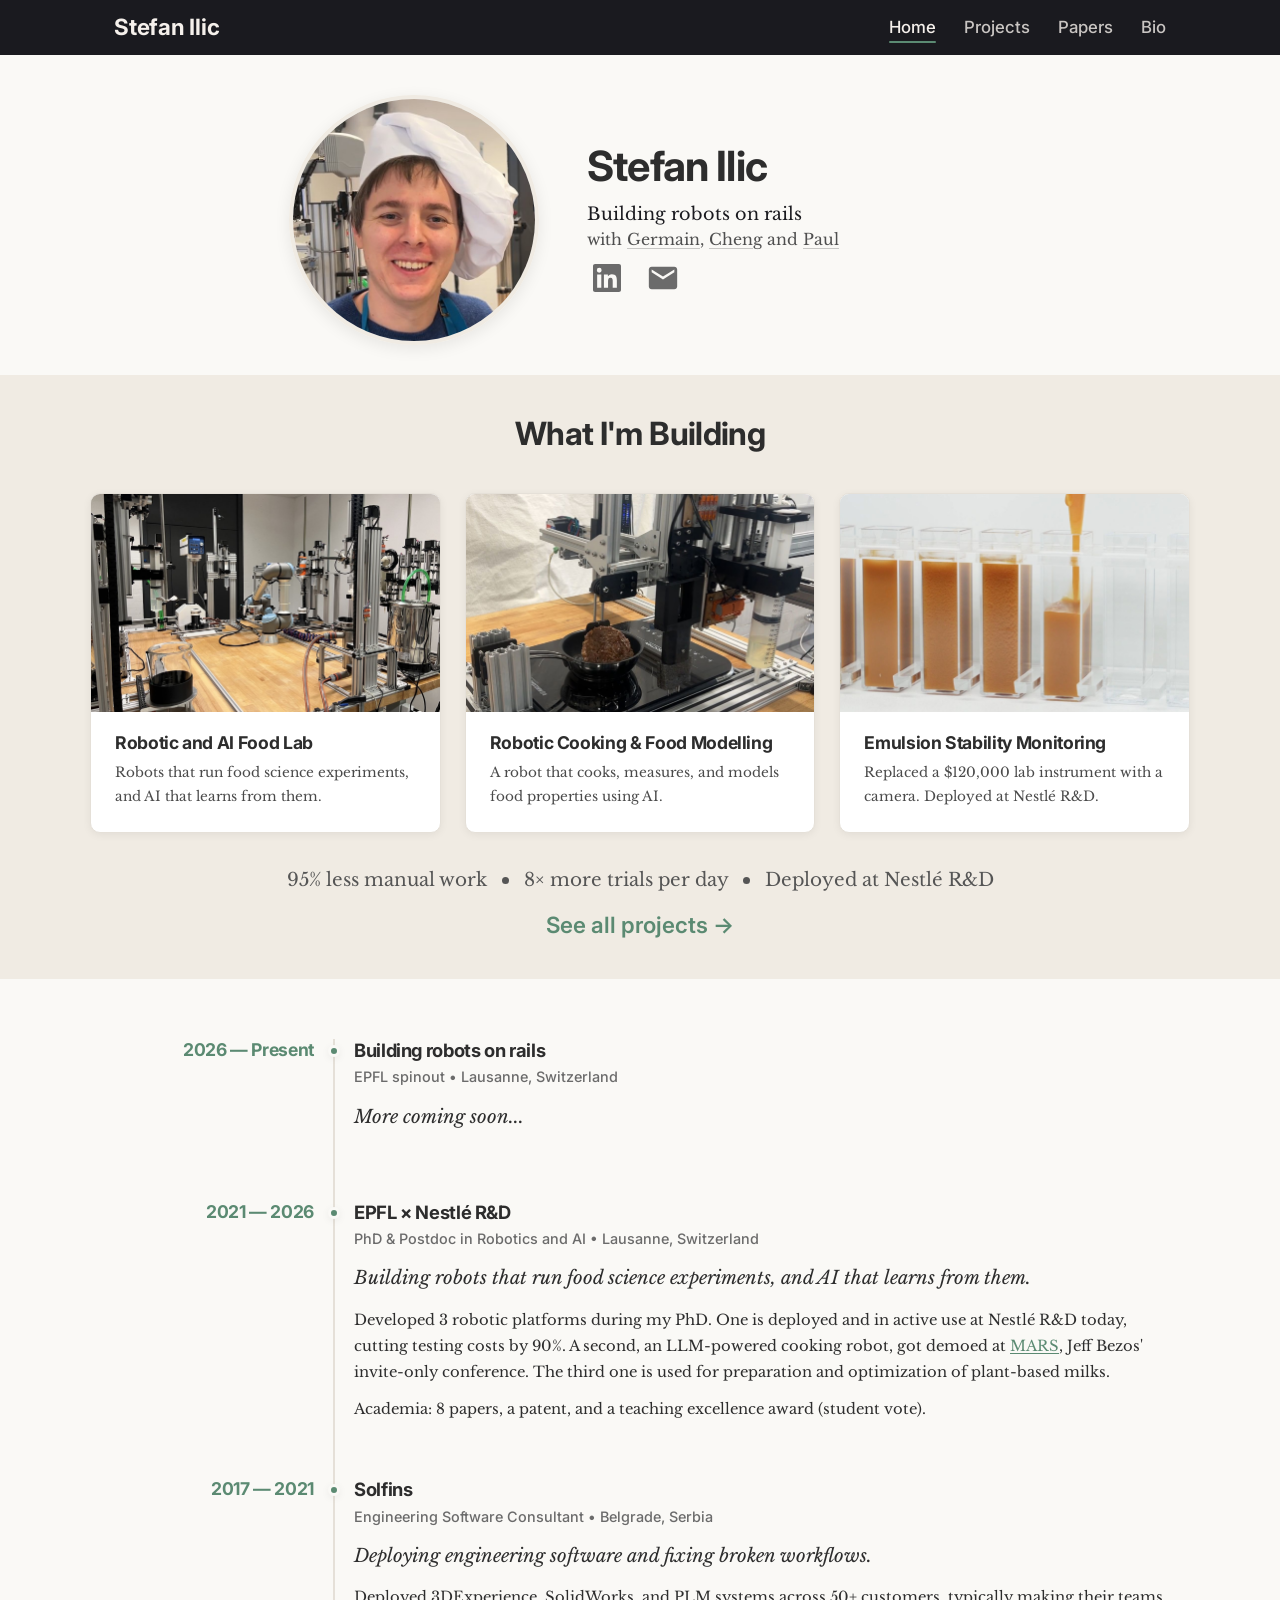
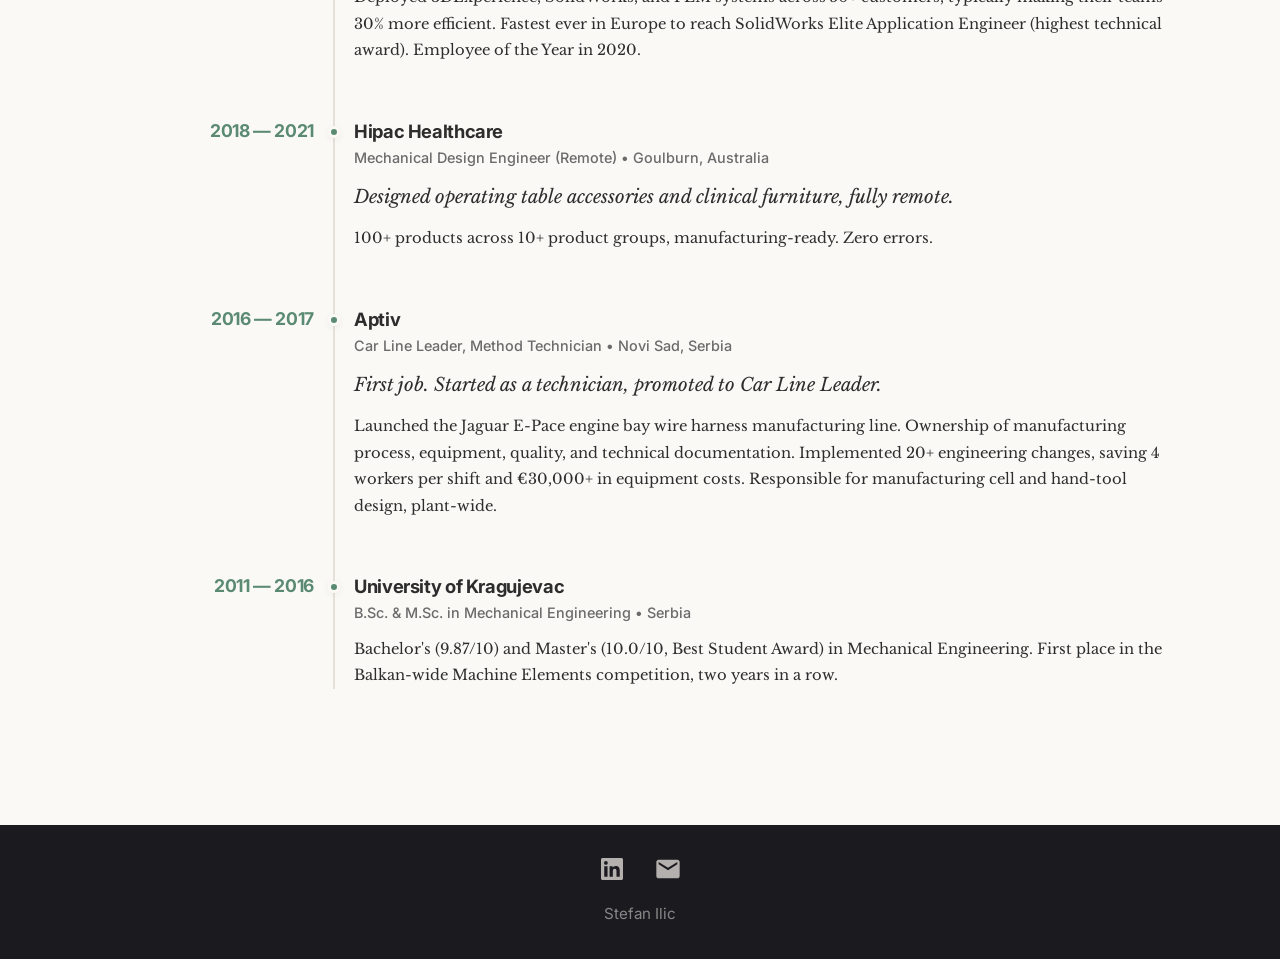
==== commit 9b75141c: "Timeline: add 2026 EPFL spinout entry, end EPFL × Nestlé R&D in 2026 Co-Authored-By: Claude Opus 5.5" ====
--- a/index.html
+++ b/index.html
@@ -85,7 +85,17 @@
       <div class="timeline container">
 
         <div class="timeline-entry">
-          <span class="timeline-year">2021 &mdash; Present</span>
+          <span class="timeline-year">2026 &mdash; Present</span>
+          <div class="timeline-marker"></div>
+          <div class="timeline-content">
+            <h3 class="timeline-title">Building robots on rails</h3>
+            <p class="timeline-subtitle">EPFL spinout &bull; Lausanne, Switzerland</p>
+            <p class="timeline-text timeline-lead">More coming soon...</p>
+          </div>
+        </div>
+
+        <div class="timeline-entry">
+          <span class="timeline-year">2021 &mdash; 2026</span>
           <div class="timeline-marker"></div>
           <div class="timeline-content">
             <h3 class="timeline-title">EPFL &times; Nestl&eacute; R&amp;D</h3>
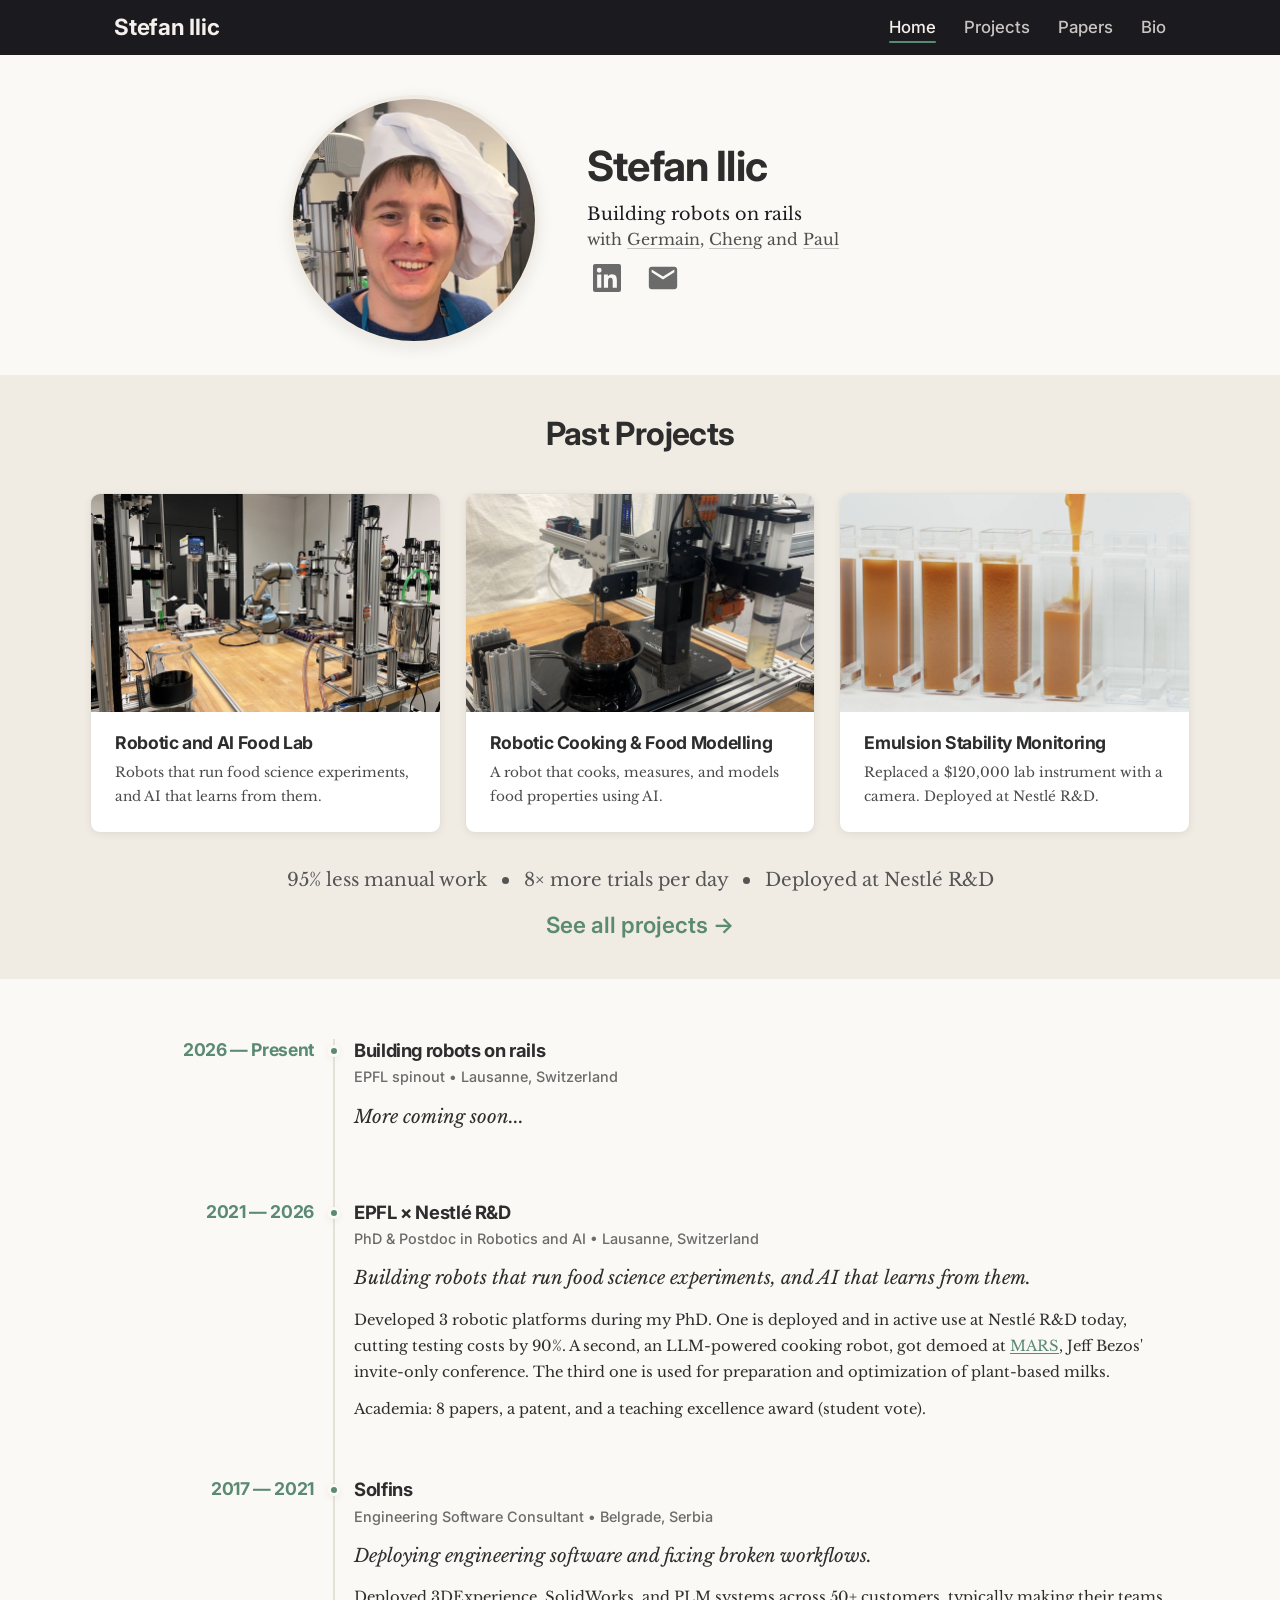
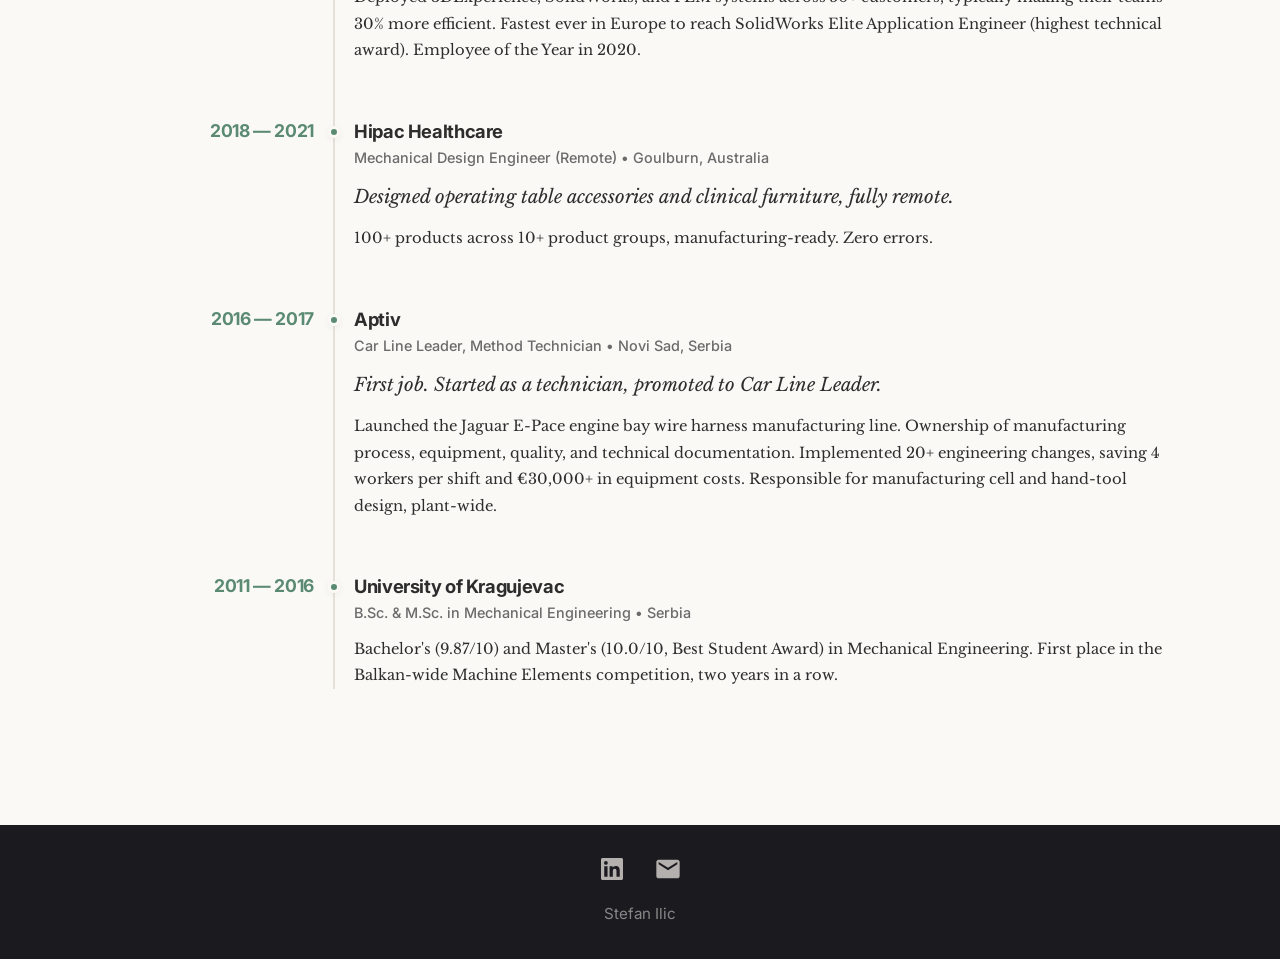
==== commit 060648a3: "Rename home page section to Past Projects Co-Authored-By: Claude Opus 5.5 <noreply@anthropic.com>" ====
--- a/index.html
+++ b/index.html
@@ -52,9 +52,9 @@
       </div>
     </section>
 
-    <!-- What I'm Building -->
+    <!-- Past Projects -->
     <section class="building-section">
-      <h2>What I'm Building</h2>
+      <h2>Past Projects</h2>
       <div class="building-grid">
 
         <a href="projects.html#foodlab" class="building-card">
